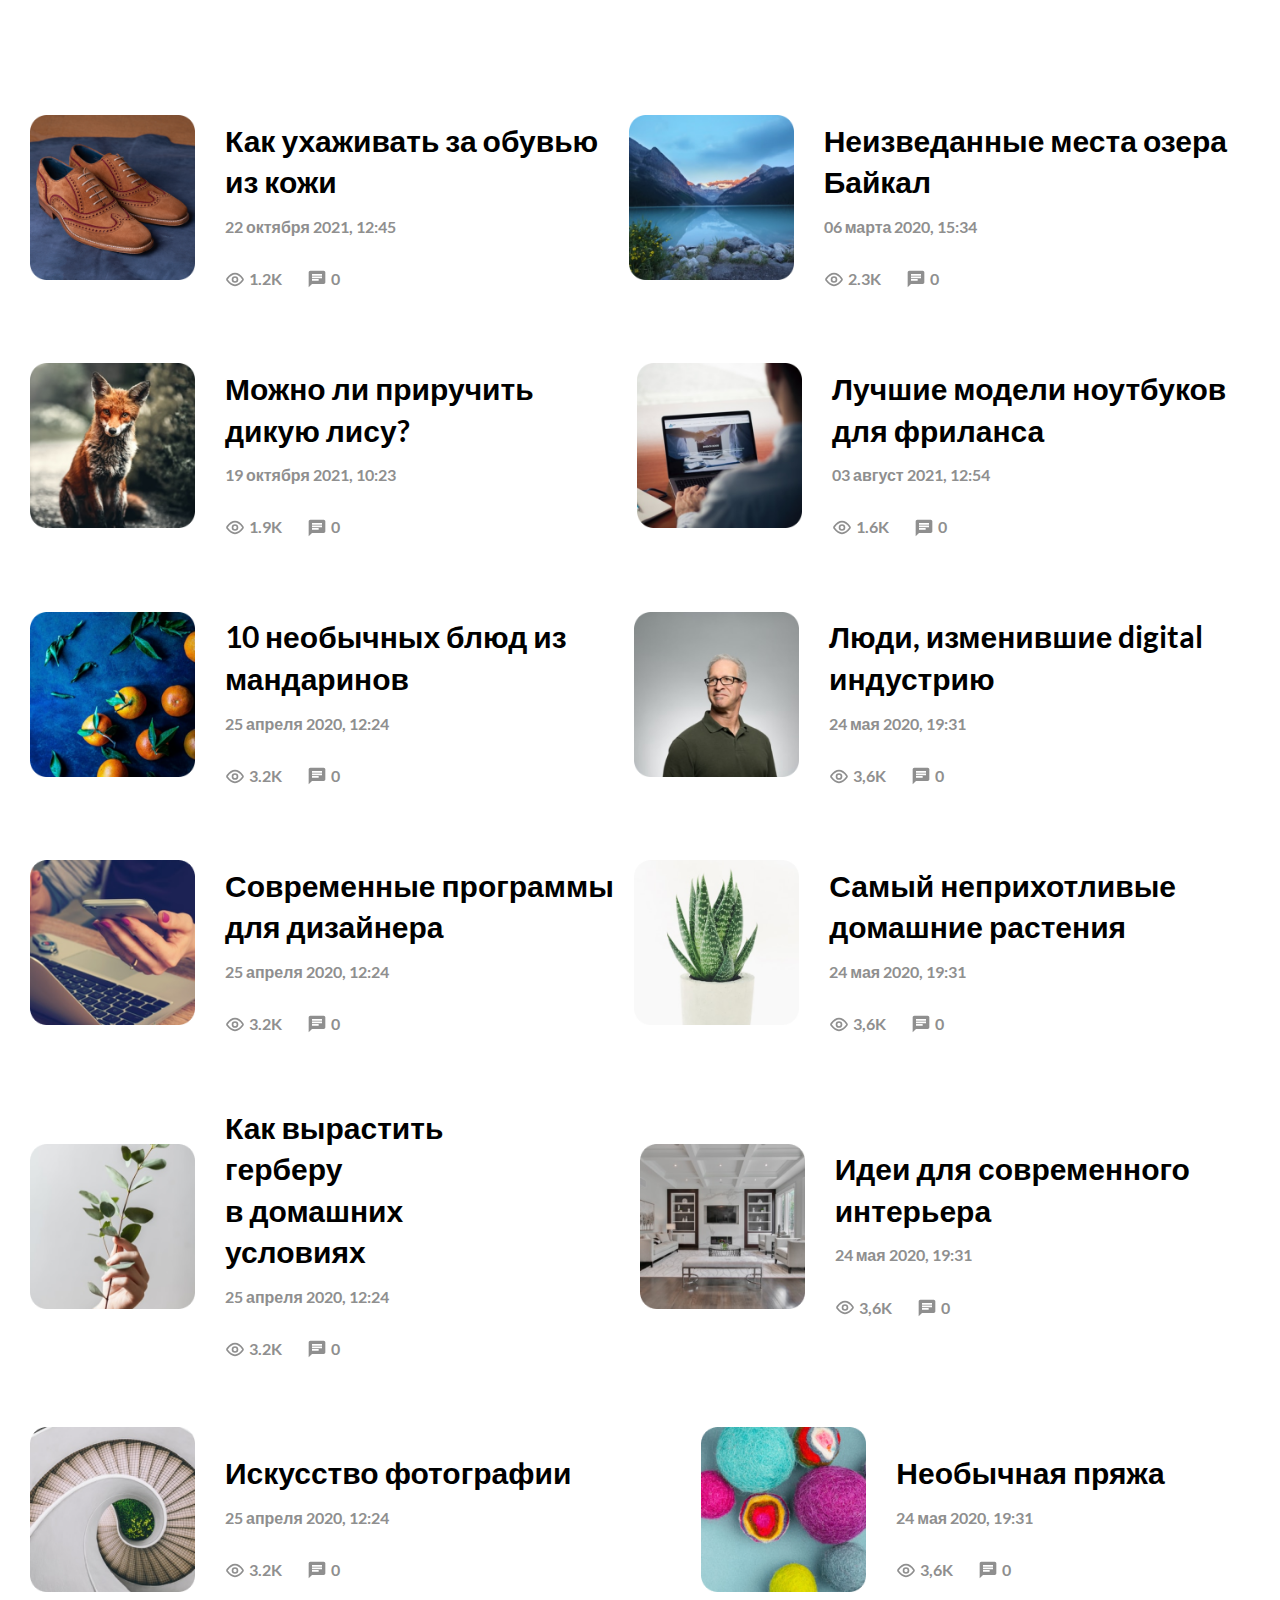
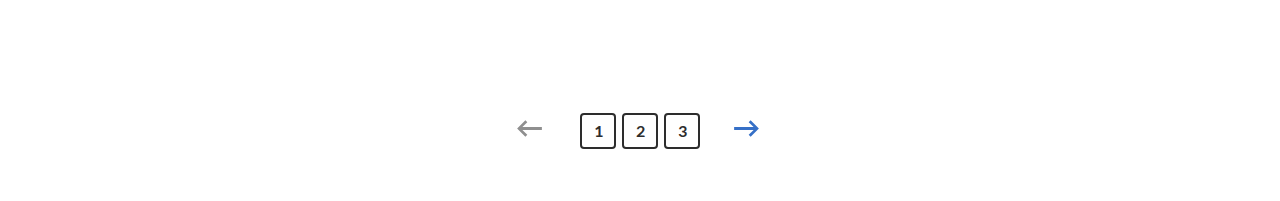
==== index.html @ 135fb511 "init" ====
<!DOCTYPE html>
<html lang="en">

<head>
    <meta charset="UTF-8">
    <meta name="viewport" content="width=device-width, initial-scale=1.0">
    <title>Blog</title>
    <link rel="stylesheet" href="index.css">
    <link rel="preload" href="fonts/lato-v24-latin-regular.woff2" as="font" crossorigin>
    <link rel="preload" href="fonts/lato-v24-latin-700.woff2" as="font" crossorigin>
</head>

<body>
    <section>
        <div class="container">
            <div class="block">
                <div class="block__content">
                    <div class="block__pic">
                        <img src="./img/shoes.png" alt="shoes">
                    </div>
                    <div class="block__info">
                        <h3 class="block__title">Как ухаживать за обувью из кожи</h3>
                        <p class="block__text">22 октября 2021, 12:45</p>

                        <div class="block__info-item">
                            <div class="block__svg">
                                <svg width="24" height="25" viewBox="0 0 24 25" fill="none" xmlns="http://www.w3.org/2000/svg">
                                    <path d="M21.257 11.462C21.731 12.082 21.731 12.919 21.257 13.538C19.764 15.487 16.182 19.5 12 19.5C7.81801 19.5 4.23601 15.487 2.74301 13.538C2.51239 13.2411 2.38721 12.8759 2.38721 12.5C2.38721 12.1241 2.51239 11.7589 2.74301 11.462C4.23601 9.513 7.81801 5.5 12 5.5C16.182 5.5 19.764 9.513 21.257 11.462V11.462Z" stroke="#8F8F8F" stroke-width="2" stroke-linecap="round" stroke-linejoin="round" />
                                    <path d="M12 15.5C13.6569 15.5 15 14.1569 15 12.5C15 10.8431 13.6569 9.5 12 9.5C10.3431 9.5 9 10.8431 9 12.5C9 14.1569 10.3431 15.5 12 15.5Z" stroke="#8F8F8F" stroke-width="2" stroke-linecap="round" stroke-linejoin="round" />
                                </svg>
                                <p class="block__info-text">1.2K</p>
                            </div>
                            <div class="block__svg"><svg width="24" height="24" viewBox="0 0 24 24" fill="none" xmlns="http://www.w3.org/2000/svg">
                                    <g clip-path="url(#clip0_2101_192)">
                                        <path d="M20 2H4C2.9 2 2.01 2.9 2.01 4L2 22L6 18H20C21.1 18 22 17.1 22 16V4C22 2.9 21.1 2 20 2ZM6 9H18V11H6V9ZM14 14H6V12H14V14ZM18 8H6V6H18V8Z" fill="#8F8F8F" />
                                    </g>
                                    <defs>
                                        <clipPath id="clip0_2101_192">
                                            <rect width="24" height="24" fill="white" />
                                        </clipPath>
                                    </defs>
                                </svg>
                                <p class="block__info-text">0</p>
                            </div>
                        </div>
                    </div>
                </div>
                <div class="block__content">
                    <div class="block__pic">
                        <img src="./img/mountans.png" alt="shoes">
                    </div>
                    <div class="block__info">
                        <h3 class="block__title">Неизведанные места озера Байкал</h3>
                        <p class="block__text">06 марта 2020, 15:34</p>

                        <div class="block__info-item">
                            <div class="block__svg">
                                <svg width="24" height="25" viewBox="0 0 24 25" fill="none" xmlns="http://www.w3.org/2000/svg">
                                    <path d="M21.257 11.462C21.731 12.082 21.731 12.919 21.257 13.538C19.764 15.487 16.182 19.5 12 19.5C7.81801 19.5 4.23601 15.487 2.74301 13.538C2.51239 13.2411 2.38721 12.8759 2.38721 12.5C2.38721 12.1241 2.51239 11.7589 2.74301 11.462C4.23601 9.513 7.81801 5.5 12 5.5C16.182 5.5 19.764 9.513 21.257 11.462V11.462Z" stroke="#8F8F8F" stroke-width="2" stroke-linecap="round" stroke-linejoin="round" />
                                    <path d="M12 15.5C13.6569 15.5 15 14.1569 15 12.5C15 10.8431 13.6569 9.5 12 9.5C10.3431 9.5 9 10.8431 9 12.5C9 14.1569 10.3431 15.5 12 15.5Z" stroke="#8F8F8F" stroke-width="2" stroke-linecap="round" stroke-linejoin="round" />
                                </svg>
                                <p class="block__info-text">2.3K</p>
                            </div>
                            <div class="block__svg"><svg width="24" height="24" viewBox="0 0 24 24" fill="none" xmlns="http://www.w3.org/2000/svg">
                                    <g clip-path="url(#clip0_2101_192)">
                                        <path d="M20 2H4C2.9 2 2.01 2.9 2.01 4L2 22L6 18H20C21.1 18 22 17.1 22 16V4C22 2.9 21.1 2 20 2ZM6 9H18V11H6V9ZM14 14H6V12H14V14ZM18 8H6V6H18V8Z" fill="#8F8F8F" />
                                    </g>
                                    <defs>
                                        <clipPath id="clip0_2101_192">
                                            <rect width="24" height="24" fill="white" />
                                        </clipPath>
                                    </defs>
                                </svg>
                                <p class="block__info-text">0</p>
                            </div>
                        </div>
                    </div>
                </div>
            </div>


            <div class="block">
                <div class="block__content-fox">
                    <div class="block__pic">
                        <img src="./img/fox.png" alt="fox">
                    </div>
                    <div class="block__info">
                        <h3 class="block__title">Можно ли приручить дикую лису?</h3>
                        <p class="block__text">19 октября 2021, 10:23</p>

                        <div class="block__info-item">
                            <div class="block__svg">
                                <svg width="24" height="25" viewBox="0 0 24 25" fill="none" xmlns="http://www.w3.org/2000/svg">
                                    <path d="M21.257 11.462C21.731 12.082 21.731 12.919 21.257 13.538C19.764 15.487 16.182 19.5 12 19.5C7.81801 19.5 4.23601 15.487 2.74301 13.538C2.51239 13.2411 2.38721 12.8759 2.38721 12.5C2.38721 12.1241 2.51239 11.7589 2.74301 11.462C4.23601 9.513 7.81801 5.5 12 5.5C16.182 5.5 19.764 9.513 21.257 11.462V11.462Z" stroke="#8F8F8F" stroke-width="2" stroke-linecap="round" stroke-linejoin="round" />
                                    <path d="M12 15.5C13.6569 15.5 15 14.1569 15 12.5C15 10.8431 13.6569 9.5 12 9.5C10.3431 9.5 9 10.8431 9 12.5C9 14.1569 10.3431 15.5 12 15.5Z" stroke="#8F8F8F" stroke-width="2" stroke-linecap="round" stroke-linejoin="round" />
                                </svg>
                                <p class="block__info-text">1.9K</p>
                            </div>
                            <div class="block__svg"><svg width="24" height="24" viewBox="0 0 24 24" fill="none" xmlns="http://www.w3.org/2000/svg">
                                    <g clip-path="url(#clip0_2101_192)">
                                        <path d="M20 2H4C2.9 2 2.01 2.9 2.01 4L2 22L6 18H20C21.1 18 22 17.1 22 16V4C22 2.9 21.1 2 20 2ZM6 9H18V11H6V9ZM14 14H6V12H14V14ZM18 8H6V6H18V8Z" fill="#8F8F8F" />
                                    </g>
                                    <defs>
                                        <clipPath id="clip0_2101_192">
                                            <rect width="24" height="24" fill="white" />
                                        </clipPath>
                                    </defs>
                                </svg>
                                <p class="block__info-text">0</p>
                            </div>
                        </div>
                    </div>
                </div>
                <div class="block__content">
                    <div class="block__pic">
                        <img src="./img/laptop.png" alt="shoes">
                    </div>
                    <div class="block__info">
                        <h3 class="block__title">Лучшие модели ноутбуков для фриланса</h3>
                        <p class="block__text">03 август 2021, 12:54</p>

                        <div class="block__info-item">
                            <div class="block__svg">
                                <svg width="24" height="25" viewBox="0 0 24 25" fill="none" xmlns="http://www.w3.org/2000/svg">
                                    <path d="M21.257 11.462C21.731 12.082 21.731 12.919 21.257 13.538C19.764 15.487 16.182 19.5 12 19.5C7.81801 19.5 4.23601 15.487 2.74301 13.538C2.51239 13.2411 2.38721 12.8759 2.38721 12.5C2.38721 12.1241 2.51239 11.7589 2.74301 11.462C4.23601 9.513 7.81801 5.5 12 5.5C16.182 5.5 19.764 9.513 21.257 11.462V11.462Z" stroke="#8F8F8F" stroke-width="2" stroke-linecap="round" stroke-linejoin="round" />
                                    <path d="M12 15.5C13.6569 15.5 15 14.1569 15 12.5C15 10.8431 13.6569 9.5 12 9.5C10.3431 9.5 9 10.8431 9 12.5C9 14.1569 10.3431 15.5 12 15.5Z" stroke="#8F8F8F" stroke-width="2" stroke-linecap="round" stroke-linejoin="round" />
                                </svg>
                                <p class="block__info-text">1.6K</p>
                            </div>
                            <div class="block__svg"><svg width="24" height="24" viewBox="0 0 24 24" fill="none" xmlns="http://www.w3.org/2000/svg">
                                    <g clip-path="url(#clip0_2101_192)">
                                        <path d="M20 2H4C2.9 2 2.01 2.9 2.01 4L2 22L6 18H20C21.1 18 22 17.1 22 16V4C22 2.9 21.1 2 20 2ZM6 9H18V11H6V9ZM14 14H6V12H14V14ZM18 8H6V6H18V8Z" fill="#8F8F8F" />
                                    </g>
                                    <defs>
                                        <clipPath id="clip0_2101_192">
                                            <rect width="24" height="24" fill="white" />
                                        </clipPath>
                                    </defs>
                                </svg>
                                <p class="block__info-text">0</p>
                            </div>
                        </div>
                    </div>
                </div>
            </div>


            <div class="block">
                <div class="block__content">
                    <div class="block__pic">
                        <img src="./img/mandarin.png" alt="mandarin">
                    </div>
                    <div class="block__info">
                        <h3 class="block__title">10 необычных блюд из мандаринов</h3>
                        <p class="block__text">25 апреля 2020, 12:24</p>

                        <div class="block__info-item">
                            <div class="block__svg">
                                <svg width="24" height="25" viewBox="0 0 24 25" fill="none" xmlns="http://www.w3.org/2000/svg">
                                    <path d="M21.257 11.462C21.731 12.082 21.731 12.919 21.257 13.538C19.764 15.487 16.182 19.5 12 19.5C7.81801 19.5 4.23601 15.487 2.74301 13.538C2.51239 13.2411 2.38721 12.8759 2.38721 12.5C2.38721 12.1241 2.51239 11.7589 2.74301 11.462C4.23601 9.513 7.81801 5.5 12 5.5C16.182 5.5 19.764 9.513 21.257 11.462V11.462Z" stroke="#8F8F8F" stroke-width="2" stroke-linecap="round" stroke-linejoin="round" />
                                    <path d="M12 15.5C13.6569 15.5 15 14.1569 15 12.5C15 10.8431 13.6569 9.5 12 9.5C10.3431 9.5 9 10.8431 9 12.5C9 14.1569 10.3431 15.5 12 15.5Z" stroke="#8F8F8F" stroke-width="2" stroke-linecap="round" stroke-linejoin="round" />
                                </svg>
                                <p class="block__info-text">3.2K</p>
                            </div>
                            <div class="block__svg"><svg width="24" height="24" viewBox="0 0 24 24" fill="none" xmlns="http://www.w3.org/2000/svg">
                                    <g clip-path="url(#clip0_2101_192)">
                                        <path d="M20 2H4C2.9 2 2.01 2.9 2.01 4L2 22L6 18H20C21.1 18 22 17.1 22 16V4C22 2.9 21.1 2 20 2ZM6 9H18V11H6V9ZM14 14H6V12H14V14ZM18 8H6V6H18V8Z" fill="#8F8F8F" />
                                    </g>
                                    <defs>
                                        <clipPath id="clip0_2101_192">
                                            <rect width="24" height="24" fill="white" />
                                        </clipPath>
                                    </defs>
                                </svg>
                                <p class="block__info-text">0</p>
                            </div>
                        </div>
                    </div>
                </div>
                <div class="block__content">
                    <div class="block__pic">
                        <img src="./img/man.png" alt="man">
                    </div>
                    <div class="block__info">
                        <h3 class="block__title">Люди, изменившие digital индустрию</h3>
                        <p class="block__text">24 мая 2020, 19:31</p>

                        <div class="block__info-item">
                            <div class="block__svg">
                                <svg width="24" height="25" viewBox="0 0 24 25" fill="none" xmlns="http://www.w3.org/2000/svg">
                                    <path d="M21.257 11.462C21.731 12.082 21.731 12.919 21.257 13.538C19.764 15.487 16.182 19.5 12 19.5C7.81801 19.5 4.23601 15.487 2.74301 13.538C2.51239 13.2411 2.38721 12.8759 2.38721 12.5C2.38721 12.1241 2.51239 11.7589 2.74301 11.462C4.23601 9.513 7.81801 5.5 12 5.5C16.182 5.5 19.764 9.513 21.257 11.462V11.462Z" stroke="#8F8F8F" stroke-width="2" stroke-linecap="round" stroke-linejoin="round" />
                                    <path d="M12 15.5C13.6569 15.5 15 14.1569 15 12.5C15 10.8431 13.6569 9.5 12 9.5C10.3431 9.5 9 10.8431 9 12.5C9 14.1569 10.3431 15.5 12 15.5Z" stroke="#8F8F8F" stroke-width="2" stroke-linecap="round" stroke-linejoin="round" />
                                </svg>
                                <p class="block__info-text">3,6K</p>
                            </div>
                            <div class="block__svg"><svg width="24" height="24" viewBox="0 0 24 24" fill="none" xmlns="http://www.w3.org/2000/svg">
                                    <g clip-path="url(#clip0_2101_192)">
                                        <path d="M20 2H4C2.9 2 2.01 2.9 2.01 4L2 22L6 18H20C21.1 18 22 17.1 22 16V4C22 2.9 21.1 2 20 2ZM6 9H18V11H6V9ZM14 14H6V12H14V14ZM18 8H6V6H18V8Z" fill="#8F8F8F" />
                                    </g>
                                    <defs>
                                        <clipPath id="clip0_2101_192">
                                            <rect width="24" height="24" fill="white" />
                                        </clipPath>
                                    </defs>
                                </svg>
                                <p class="block__info-text">0</p>
                            </div>
                        </div>
                    </div>
                </div>
            </div>


            <div class="block">
                <div class="block__content-program">
                    <div class="block__pic">
                        <img src="./img/mobile.png" alt="mobile">
                    </div>
                    <div class="block__info">
                        <h3 class="block__title">Современные программы для дизайнера</h3>
                        <p class="block__text">25 апреля 2020, 12:24</p>

                        <div class="block__info-item">
                            <div class="block__svg">
                                <svg width="24" height="25" viewBox="0 0 24 25" fill="none" xmlns="http://www.w3.org/2000/svg">
                                    <path d="M21.257 11.462C21.731 12.082 21.731 12.919 21.257 13.538C19.764 15.487 16.182 19.5 12 19.5C7.81801 19.5 4.23601 15.487 2.74301 13.538C2.51239 13.2411 2.38721 12.8759 2.38721 12.5C2.38721 12.1241 2.51239 11.7589 2.74301 11.462C4.23601 9.513 7.81801 5.5 12 5.5C16.182 5.5 19.764 9.513 21.257 11.462V11.462Z" stroke="#8F8F8F" stroke-width="2" stroke-linecap="round" stroke-linejoin="round" />
                                    <path d="M12 15.5C13.6569 15.5 15 14.1569 15 12.5C15 10.8431 13.6569 9.5 12 9.5C10.3431 9.5 9 10.8431 9 12.5C9 14.1569 10.3431 15.5 12 15.5Z" stroke="#8F8F8F" stroke-width="2" stroke-linecap="round" stroke-linejoin="round" />
                                </svg>
                                <p class="block__info-text">3.2K</p>
                            </div>
                            <div class="block__svg"><svg width="24" height="24" viewBox="0 0 24 24" fill="none" xmlns="http://www.w3.org/2000/svg">
                                    <g clip-path="url(#clip0_2101_192)">
                                        <path d="M20 2H4C2.9 2 2.01 2.9 2.01 4L2 22L6 18H20C21.1 18 22 17.1 22 16V4C22 2.9 21.1 2 20 2ZM6 9H18V11H6V9ZM14 14H6V12H14V14ZM18 8H6V6H18V8Z" fill="#8F8F8F" />
                                    </g>
                                    <defs>
                                        <clipPath id="clip0_2101_192">
                                            <rect width="24" height="24" fill="white" />
                                        </clipPath>
                                    </defs>
                                </svg>
                                <p class="block__info-text">0</p>
                            </div>
                        </div>
                    </div>
                </div>
                <div class="block__content">
                    <div class="block__pic">
                        <img src="./img/aloe.png" alt="aloe">
                    </div>
                    <div class="block__info">
                        <h3 class="block__title">Самый неприхотливые домашние растения</h3>
                        <p class="block__text">24 мая 2020, 19:31</p>

                        <div class="block__info-item">
                            <div class="block__svg">
                                <svg width="24" height="25" viewBox="0 0 24 25" fill="none" xmlns="http://www.w3.org/2000/svg">
                                    <path d="M21.257 11.462C21.731 12.082 21.731 12.919 21.257 13.538C19.764 15.487 16.182 19.5 12 19.5C7.81801 19.5 4.23601 15.487 2.74301 13.538C2.51239 13.2411 2.38721 12.8759 2.38721 12.5C2.38721 12.1241 2.51239 11.7589 2.74301 11.462C4.23601 9.513 7.81801 5.5 12 5.5C16.182 5.5 19.764 9.513 21.257 11.462V11.462Z" stroke="#8F8F8F" stroke-width="2" stroke-linecap="round" stroke-linejoin="round" />
                                    <path d="M12 15.5C13.6569 15.5 15 14.1569 15 12.5C15 10.8431 13.6569 9.5 12 9.5C10.3431 9.5 9 10.8431 9 12.5C9 14.1569 10.3431 15.5 12 15.5Z" stroke="#8F8F8F" stroke-width="2" stroke-linecap="round" stroke-linejoin="round" />
                                </svg>
                                <p class="block__info-text">3,6K</p>
                            </div>
                            <div class="block__svg"><svg width="24" height="24" viewBox="0 0 24 24" fill="none" xmlns="http://www.w3.org/2000/svg">
                                    <g clip-path="url(#clip0_2101_192)">
                                        <path d="M20 2H4C2.9 2 2.01 2.9 2.01 4L2 22L6 18H20C21.1 18 22 17.1 22 16V4C22 2.9 21.1 2 20 2ZM6 9H18V11H6V9ZM14 14H6V12H14V14ZM18 8H6V6H18V8Z" fill="#8F8F8F" />
                                    </g>
                                    <defs>
                                        <clipPath id="clip0_2101_192">
                                            <rect width="24" height="24" fill="white" />
                                        </clipPath>
                                    </defs>
                                </svg>
                                <p class="block__info-text">0</p>
                            </div>
                        </div>
                    </div>
                </div>
            </div>




            <div class="block">
                <div class="block__content-flower">
                    <div class="block__pic">
                        <img src="./img/branch.png" alt="branch">
                    </div>
                    <div class="block__info">
                        <h3 class="block__title">Как вырастить герберу <br> в домашних условиях</h3>
                        <p class="block__text">25 апреля 2020, 12:24</p>

                        <div class="block__info-item">
                            <div class="block__svg">
                                <svg width="24" height="25" viewBox="0 0 24 25" fill="none" xmlns="http://www.w3.org/2000/svg">
                                    <path d="M21.257 11.462C21.731 12.082 21.731 12.919 21.257 13.538C19.764 15.487 16.182 19.5 12 19.5C7.81801 19.5 4.23601 15.487 2.74301 13.538C2.51239 13.2411 2.38721 12.8759 2.38721 12.5C2.38721 12.1241 2.51239 11.7589 2.74301 11.462C4.23601 9.513 7.81801 5.5 12 5.5C16.182 5.5 19.764 9.513 21.257 11.462V11.462Z" stroke="#8F8F8F" stroke-width="2" stroke-linecap="round" stroke-linejoin="round" />
                                    <path d="M12 15.5C13.6569 15.5 15 14.1569 15 12.5C15 10.8431 13.6569 9.5 12 9.5C10.3431 9.5 9 10.8431 9 12.5C9 14.1569 10.3431 15.5 12 15.5Z" stroke="#8F8F8F" stroke-width="2" stroke-linecap="round" stroke-linejoin="round" />
                                </svg>
                                <p class="block__info-text">3.2K</p>
                            </div>
                            <div class="block__svg"><svg width="24" height="24" viewBox="0 0 24 24" fill="none" xmlns="http://www.w3.org/2000/svg">
                                    <g clip-path="url(#clip0_2101_192)">
                                        <path d="M20 2H4C2.9 2 2.01 2.9 2.01 4L2 22L6 18H20C21.1 18 22 17.1 22 16V4C22 2.9 21.1 2 20 2ZM6 9H18V11H6V9ZM14 14H6V12H14V14ZM18 8H6V6H18V8Z" fill="#8F8F8F" />
                                    </g>
                                    <defs>
                                        <clipPath id="clip0_2101_192">
                                            <rect width="24" height="24" fill="white" />
                                        </clipPath>
                                    </defs>
                                </svg>
                                <p class="block__info-text">0</p>
                            </div>
                        </div>
                    </div>
                </div>
                <div class="block__content">
                    <div class="block__pic">
                        <img src="./img/interior.png" alt="interior">
                    </div>
                    <div class="block__info">
                        <h3 class="block__title">Идеи для современного интерьера</h3>
                        <p class="block__text">24 мая 2020, 19:31</p>

                        <div class="block__info-item">
                            <div class="block__svg">
                                <svg width="24" height="25" viewBox="0 0 24 25" fill="none" xmlns="http://www.w3.org/2000/svg">
                                    <path d="M21.257 11.462C21.731 12.082 21.731 12.919 21.257 13.538C19.764 15.487 16.182 19.5 12 19.5C7.81801 19.5 4.23601 15.487 2.74301 13.538C2.51239 13.2411 2.38721 12.8759 2.38721 12.5C2.38721 12.1241 2.51239 11.7589 2.74301 11.462C4.23601 9.513 7.81801 5.5 12 5.5C16.182 5.5 19.764 9.513 21.257 11.462V11.462Z" stroke="#8F8F8F" stroke-width="2" stroke-linecap="round" stroke-linejoin="round" />
                                    <path d="M12 15.5C13.6569 15.5 15 14.1569 15 12.5C15 10.8431 13.6569 9.5 12 9.5C10.3431 9.5 9 10.8431 9 12.5C9 14.1569 10.3431 15.5 12 15.5Z" stroke="#8F8F8F" stroke-width="2" stroke-linecap="round" stroke-linejoin="round" />
                                </svg>
                                <p class="block__info-text">3,6K</p>
                            </div>
                            <div class="block__svg"><svg width="24" height="24" viewBox="0 0 24 24" fill="none" xmlns="http://www.w3.org/2000/svg">
                                    <g clip-path="url(#clip0_2101_192)">
                                        <path d="M20 2H4C2.9 2 2.01 2.9 2.01 4L2 22L6 18H20C21.1 18 22 17.1 22 16V4C22 2.9 21.1 2 20 2ZM6 9H18V11H6V9ZM14 14H6V12H14V14ZM18 8H6V6H18V8Z" fill="#8F8F8F" />
                                    </g>
                                    <defs>
                                        <clipPath id="clip0_2101_192">
                                            <rect width="24" height="24" fill="white" />
                                        </clipPath>
                                    </defs>
                                </svg>
                                <p class="block__info-text">0</p>
                            </div>
                        </div>
                    </div>
                </div>
            </div>


            <div class="block">
                <div class="block__content-upstair">
                    <div class="block__pic">
                        <img src="./img/upstair.png" alt="upstair">
                    </div>
                    <div class="block__info">
                        <h3 class="block__title">Искусство фотографии</h3>
                        <p class="block__text">25 апреля 2020, 12:24</p>

                        <div class="block__info-item">
                            <div class="block__svg">
                                <svg width="24" height="25" viewBox="0 0 24 25" fill="none" xmlns="http://www.w3.org/2000/svg">
                                    <path d="M21.257 11.462C21.731 12.082 21.731 12.919 21.257 13.538C19.764 15.487 16.182 19.5 12 19.5C7.81801 19.5 4.23601 15.487 2.74301 13.538C2.51239 13.2411 2.38721 12.8759 2.38721 12.5C2.38721 12.1241 2.51239 11.7589 2.74301 11.462C4.23601 9.513 7.81801 5.5 12 5.5C16.182 5.5 19.764 9.513 21.257 11.462V11.462Z" stroke="#8F8F8F" stroke-width="2" stroke-linecap="round" stroke-linejoin="round" />
                                    <path d="M12 15.5C13.6569 15.5 15 14.1569 15 12.5C15 10.8431 13.6569 9.5 12 9.5C10.3431 9.5 9 10.8431 9 12.5C9 14.1569 10.3431 15.5 12 15.5Z" stroke="#8F8F8F" stroke-width="2" stroke-linecap="round" stroke-linejoin="round" />
                                </svg>
                                <p class="block__info-text">3.2K</p>
                            </div>
                            <div class="block__svg"><svg width="24" height="24" viewBox="0 0 24 24" fill="none" xmlns="http://www.w3.org/2000/svg">
                                    <g clip-path="url(#clip0_2101_192)">
                                        <path d="M20 2H4C2.9 2 2.01 2.9 2.01 4L2 22L6 18H20C21.1 18 22 17.1 22 16V4C22 2.9 21.1 2 20 2ZM6 9H18V11H6V9ZM14 14H6V12H14V14ZM18 8H6V6H18V8Z" fill="#8F8F8F" />
                                    </g>
                                    <defs>
                                        <clipPath id="clip0_2101_192">
                                            <rect width="24" height="24" fill="white" />
                                        </clipPath>
                                    </defs>
                                </svg>
                                <p class="block__info-text">0</p>
                            </div>
                        </div>
                    </div>
                </div>
                <div class="block__content">
                    <div class="block__pic">
                        <img src="./img/balss.png" alt="balls">
                    </div>
                    <div class="block__info">
                        <h3 class="block__title">Необычная пряжа</h3>
                        <p class="block__text">24 мая 2020, 19:31</p>

                        <div class="block__info-item">
                            <div class="block__svg">
                                <svg width="24" height="25" viewBox="0 0 24 25" fill="none" xmlns="http://www.w3.org/2000/svg">
                                    <path d="M21.257 11.462C21.731 12.082 21.731 12.919 21.257 13.538C19.764 15.487 16.182 19.5 12 19.5C7.81801 19.5 4.23601 15.487 2.74301 13.538C2.51239 13.2411 2.38721 12.8759 2.38721 12.5C2.38721 12.1241 2.51239 11.7589 2.74301 11.462C4.23601 9.513 7.81801 5.5 12 5.5C16.182 5.5 19.764 9.513 21.257 11.462V11.462Z" stroke="#8F8F8F" stroke-width="2" stroke-linecap="round" stroke-linejoin="round" />
                                    <path d="M12 15.5C13.6569 15.5 15 14.1569 15 12.5C15 10.8431 13.6569 9.5 12 9.5C10.3431 9.5 9 10.8431 9 12.5C9 14.1569 10.3431 15.5 12 15.5Z" stroke="#8F8F8F" stroke-width="2" stroke-linecap="round" stroke-linejoin="round" />
                                </svg>
                                <p class="block__info-text">3,6K</p>
                            </div>
                            <div class="block__svg"><svg width="24" height="24" viewBox="0 0 24 24" fill="none" xmlns="http://www.w3.org/2000/svg">
                                    <g clip-path="url(#clip0_2101_192)">
                                        <path d="M20 2H4C2.9 2 2.01 2.9 2.01 4L2 22L6 18H20C21.1 18 22 17.1 22 16V4C22 2.9 21.1 2 20 2ZM6 9H18V11H6V9ZM14 14H6V12H14V14ZM18 8H6V6H18V8Z" fill="#8F8F8F" />
                                    </g>
                                    <defs>
                                        <clipPath id="clip0_2101_192">
                                            <rect width="24" height="24" fill="white" />
                                        </clipPath>
                                    </defs>
                                </svg>
                                <p class="block__info-text">0</p>
                            </div>
                        </div>
                    </div>
                </div>
            </div>
        </div>
    </section>
    
    <div class="pagination">
        <span class="pagination__arrow pagination__arrow_left">
            <svg width="37" height="37" viewBox="0 0 37 37" fill="none" xmlns="http://www.w3.org/2000/svg">
                <g clip-path="url(#clip0_0_255)">
                    <path d="M32.375 16.9583H10.5296L16.0487 11.4237L13.875 9.25L4.625 18.5L13.875 27.75L16.0487 25.5763L10.5296 20.0417H32.375V16.9583Z" fill="#8F8F8F" />
                </g>
                <defs>
                    <clipPath id="clip0_0_255">
                        <rect width="37" height="37" fill="white" />
                    </clipPath>
                </defs>
            </svg>
        </span>
        <ul class="pagination__list">
            <li class="pagination__item">
                <a href="#">1</a>
            </li>
            <li class="pagination__item">
                <a href="#">2</a>
            </li>
            <li class="pagination__item">
                <a href="#">3</a>
            </li>
        </ul>
        <span class="pagination__arrow pagination__arrow_right">
            <svg width="37" height="37" viewBox="0 0 37 37" fill="none" xmlns="http://www.w3.org/2000/svg">
                <g clip-path="url(#clip0_0_258)">
                    <path d="M4.625 16.9583H26.4704L20.9513 11.4237L23.125 9.25L32.375 18.5L23.125 27.75L20.9513 25.5763L26.4704 20.0417H4.625V16.9583Z" fill="#3670C7" />
                </g>
                <defs>
                    <clipPath id="clip0_0_258">
                        <rect width="37" height="37" fill="white" transform="matrix(-1 0 0 1 37 0)" />
                    </clipPath>
                </defs>
            </svg>
        </span>
    </div>
    <script src="script.js"></script>
</body>

</html>
---- index.css ----
@import './style/normolize.css';
@import './style/style.css';
@import './style/font.css';
@import './style/article.css';
@import './style/pagination.css';
@import './style/blog.css';
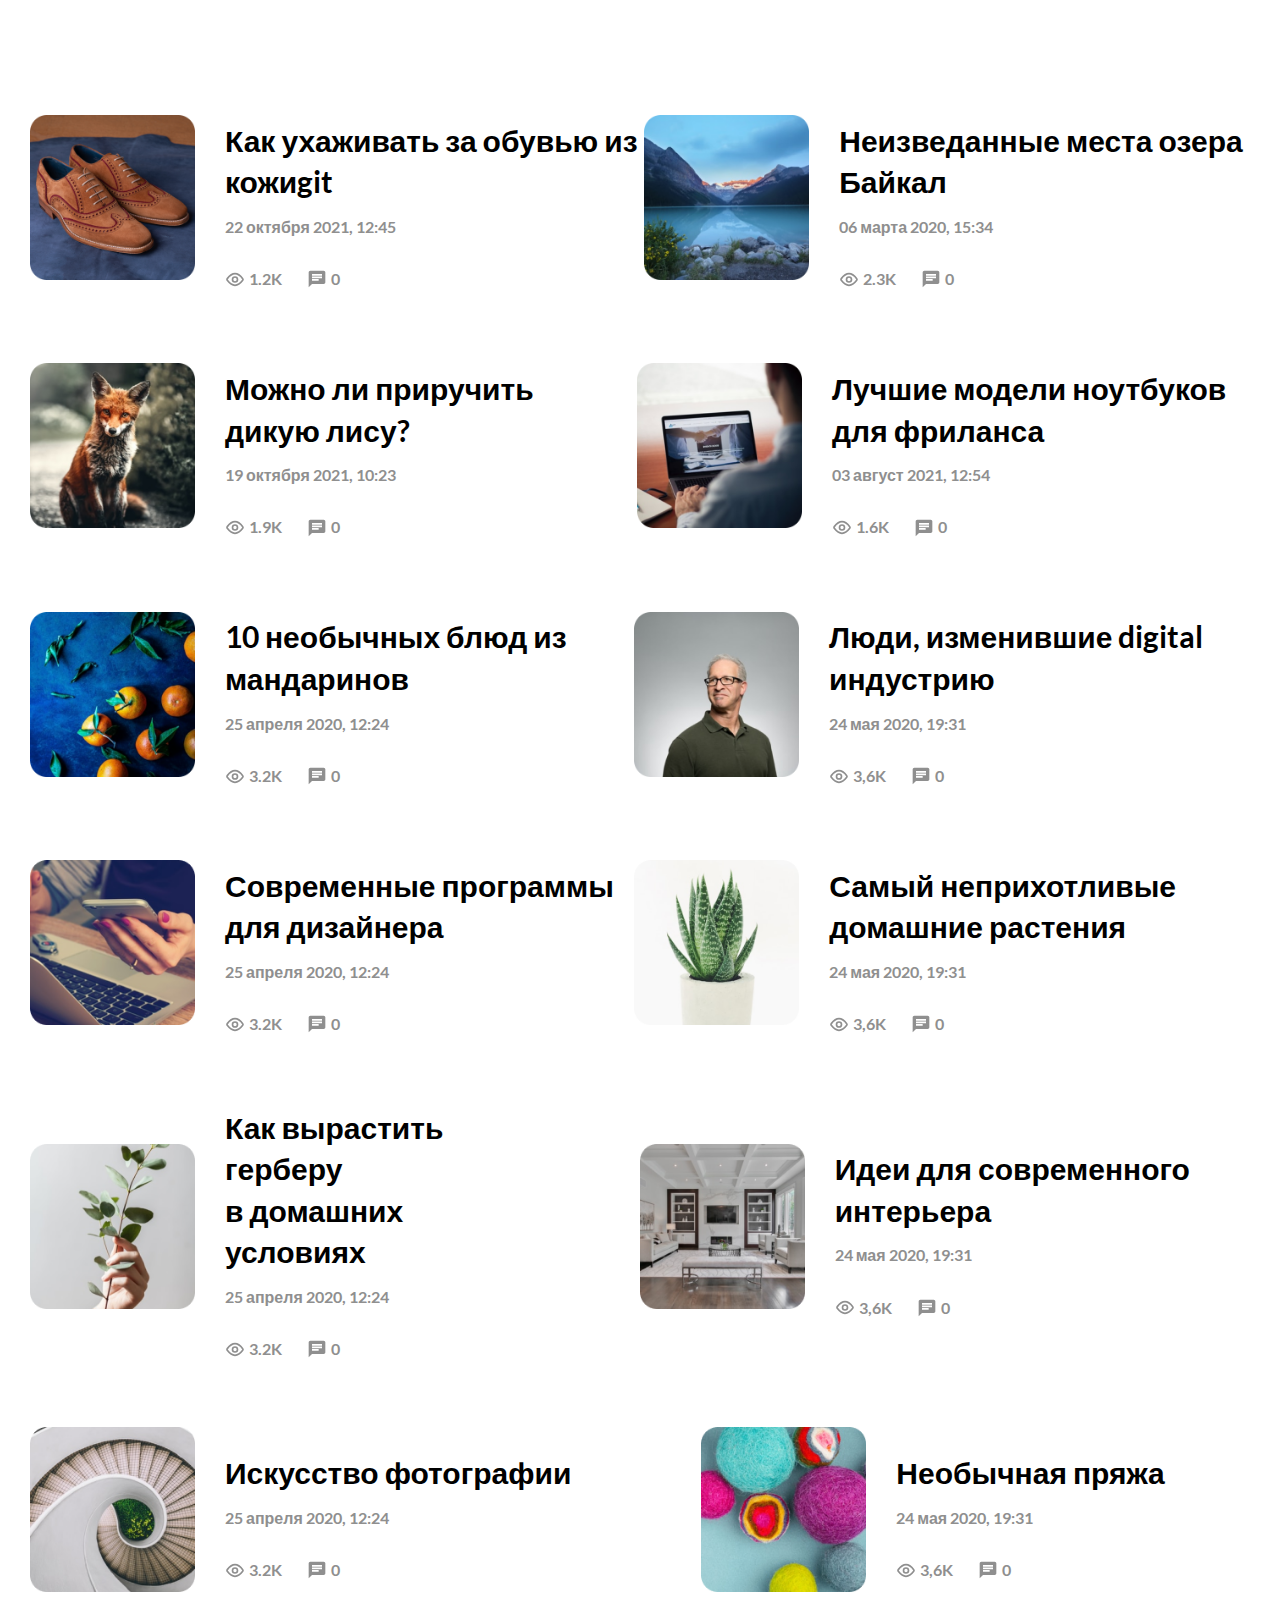
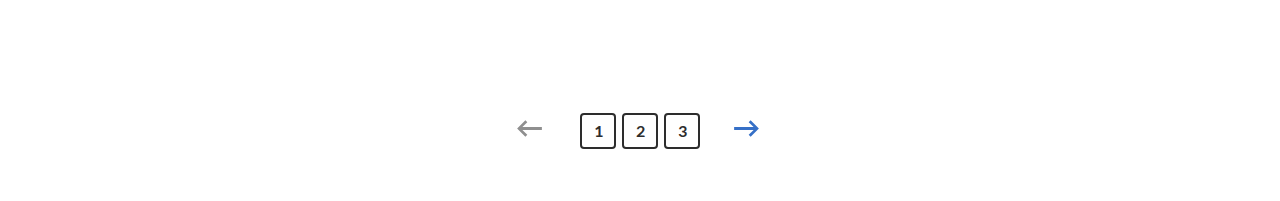
==== commit 49bc1190: "sm" ====
--- a/index.html
+++ b/index.html
@@ -19,7 +19,7 @@
                         <img src="./img/shoes.png" alt="shoes">
                     </div>
                     <div class="block__info">
-                        <h3 class="block__title">Как ухаживать за обувью из кожи</h3>
+                        <h3 class="block__title"><a href="article.html?id=945">Как ухаживать за обувью из кожиgit</a></h3>
                         <p class="block__text">22 октября 2021, 12:45</p>
 
                         <div class="block__info-item">
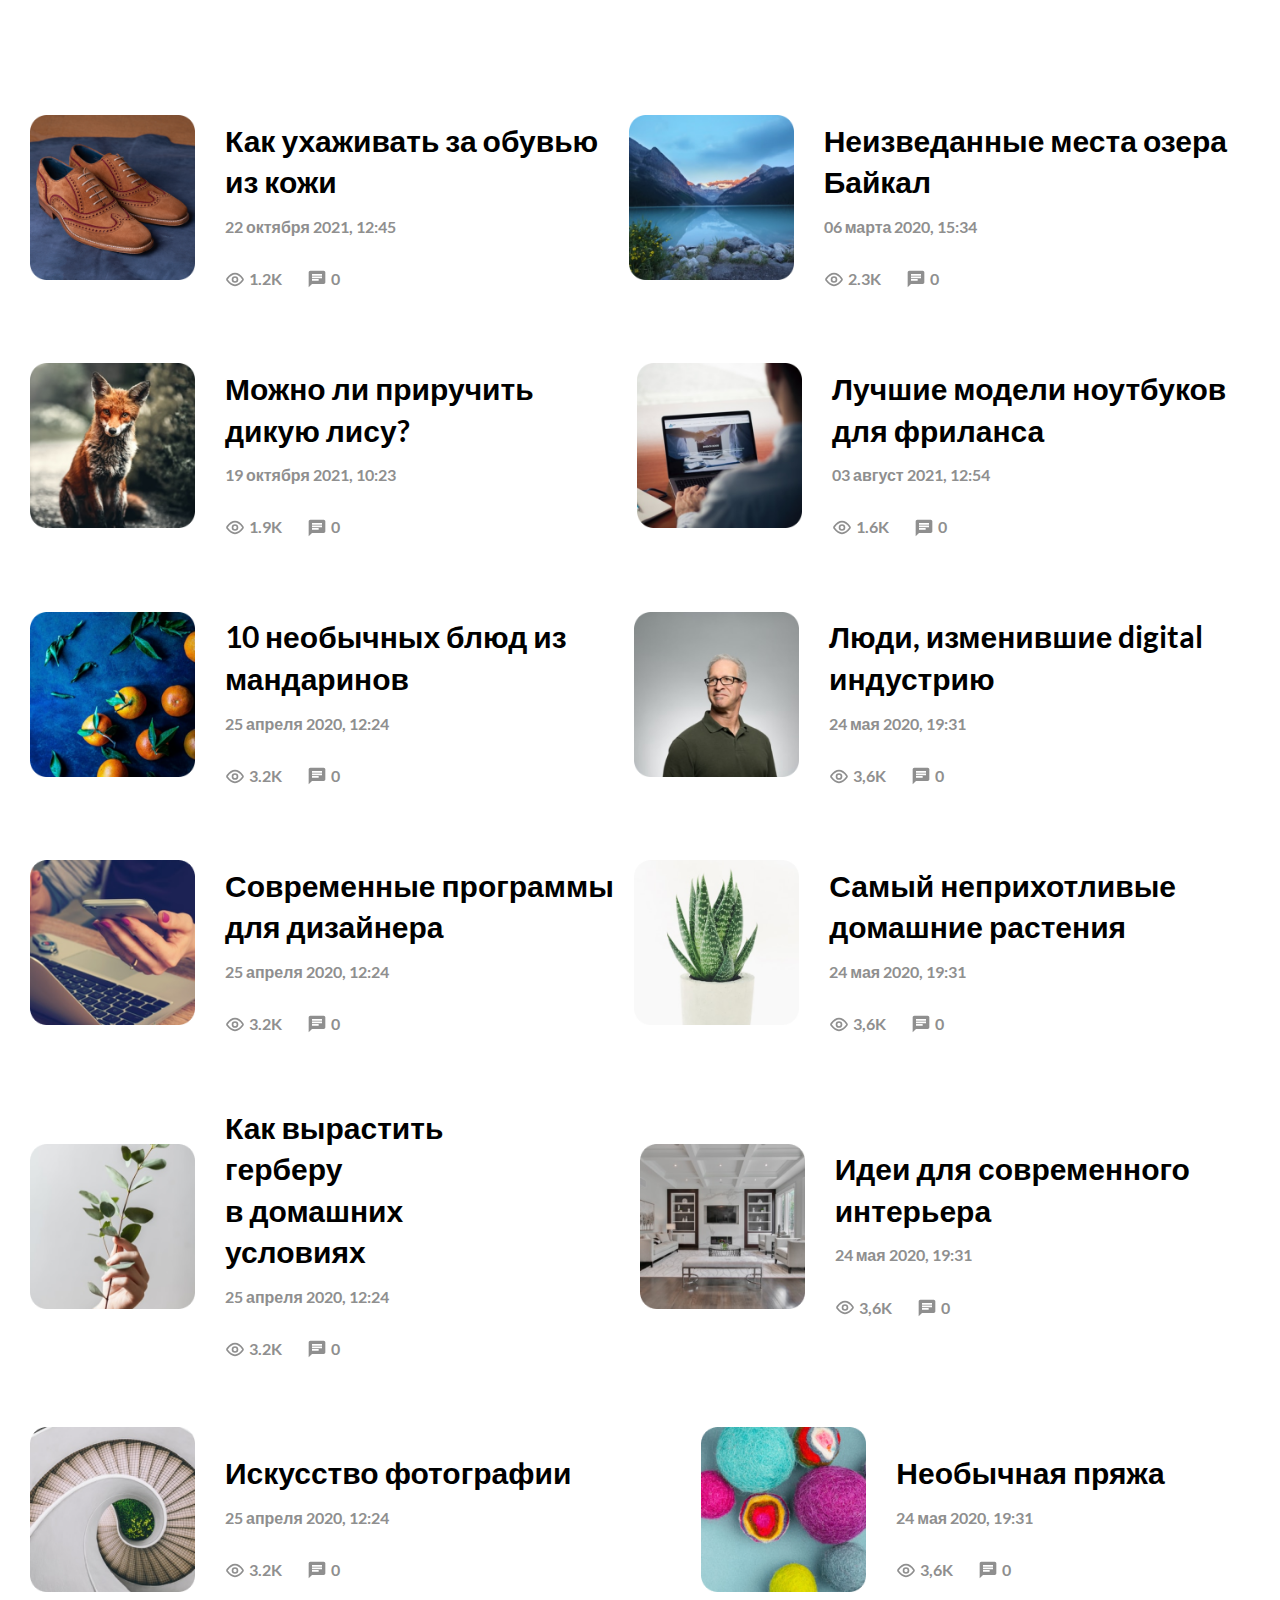
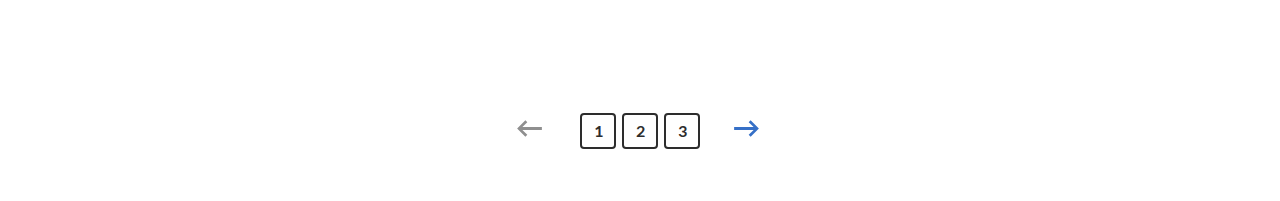
==== commit eddf774d: "api fixed" ====
--- a/index.html
+++ b/index.html
@@ -6,7 +6,7 @@
     <meta name="viewport" content="width=device-width, initial-scale=1.0">
     <title>Blog</title>
     <link rel="stylesheet" href="index.css">
-    <link rel="preload" href="fonts/lato-v24-latin-regular.woff2" as="font" crossorigin>
+    <link rel="preload" href="fonts/lato-v24-latin-regular.woff2" as="font" type="font/woff2" crossorigin="anonymous">
     <link rel="preload" href="fonts/lato-v24-latin-700.woff2" as="font" crossorigin>
 </head>
 
@@ -19,7 +19,7 @@
                         <img src="./img/shoes.png" alt="shoes">
                     </div>
                     <div class="block__info">
-                        <h3 class="block__title"><a href="article.html?id=945">Как ухаживать за обувью из кожиgit</a></h3>
+                        <h3 class="block__title"><a href="article.html?id=77406">Как ухаживать за обувью из кожи</a></h3>
                         <p class="block__text">22 октября 2021, 12:45</p>
 
                         <div class="block__info-item">
@@ -50,7 +50,7 @@
                         <img src="./img/mountans.png" alt="shoes">
                     </div>
                     <div class="block__info">
-                        <h3 class="block__title">Неизведанные места озера Байкал</h3>
+                        <h3 class="block__title"><a href="article.html?id=77405">Неизведанные места озера Байкал</a></h3>
                         <p class="block__text">06 марта 2020, 15:34</p>
 
                         <div class="block__info-item">
@@ -85,7 +85,7 @@
                         <img src="./img/fox.png" alt="fox">
                     </div>
                     <div class="block__info">
-                        <h3 class="block__title">Можно ли приручить дикую лису?</h3>
+                        <h3 class="block__title"><a href="article.html?id=77404">Можно ли приручить дикую лису?</a></h3>
                         <p class="block__text">19 октября 2021, 10:23</p>
 
                         <div class="block__info-item">
@@ -116,7 +116,7 @@
                         <img src="./img/laptop.png" alt="shoes">
                     </div>
                     <div class="block__info">
-                        <h3 class="block__title">Лучшие модели ноутбуков для фриланса</h3>
+                        <h3 class="block__title"><a href="article.html?id=77402">Лучшие модели ноутбуков для фриланса</a></h3>
                         <p class="block__text">03 август 2021, 12:54</p>
 
                         <div class="block__info-item">
@@ -151,7 +151,7 @@
                         <img src="./img/mandarin.png" alt="mandarin">
                     </div>
                     <div class="block__info">
-                        <h3 class="block__title">10 необычных блюд из мандаринов</h3>
+                        <h3 class="block__title"><a href="article.html?id=77402">10 необычных блюд из мандаринов</a></h3>
                         <p class="block__text">25 апреля 2020, 12:24</p>
 
                         <div class="block__info-item">
@@ -182,7 +182,7 @@
                         <img src="./img/man.png" alt="man">
                     </div>
                     <div class="block__info">
-                        <h3 class="block__title">Люди, изменившие digital индустрию</h3>
+                        <h3 class="block__title"><a href="article.html?id=77331">Люди, изменившие digital индустрию</a></h3>
                         <p class="block__text">24 мая 2020, 19:31</p>
 
                         <div class="block__info-item">
@@ -217,7 +217,7 @@
                         <img src="./img/mobile.png" alt="mobile">
                     </div>
                     <div class="block__info">
-                        <h3 class="block__title">Современные программы для дизайнера</h3>
+                        <h3 class="block__title"><a href="article.html?id=77390">Современные программы для дизайнера</a></h3>
                         <p class="block__text">25 апреля 2020, 12:24</p>
 
                         <div class="block__info-item">
@@ -248,7 +248,7 @@
                         <img src="./img/aloe.png" alt="aloe">
                     </div>
                     <div class="block__info">
-                        <h3 class="block__title">Самый неприхотливые домашние растения</h3>
+                        <h3 class="block__title"><a href="article.html?id=77330">Самый неприхотливые домашние растения</a></h3>
                         <p class="block__text">24 мая 2020, 19:31</p>
 
                         <div class="block__info-item">
@@ -285,7 +285,7 @@
                         <img src="./img/branch.png" alt="branch">
                     </div>
                     <div class="block__info">
-                        <h3 class="block__title">Как вырастить герберу <br> в домашних условиях</h3>
+                        <h3 class="block__title"><a href="article.html?id=77308">Как вырастить герберу <br> в домашних условиях</a></h3>
                         <p class="block__text">25 апреля 2020, 12:24</p>
 
                         <div class="block__info-item">
@@ -316,7 +316,7 @@
                         <img src="./img/interior.png" alt="interior">
                     </div>
                     <div class="block__info">
-                        <h3 class="block__title">Идеи для современного интерьера</h3>
+                        <h3 class="block__title"><a href="article.html?id=77307">Идеи для современного интерьера</a></h3>
                         <p class="block__text">24 мая 2020, 19:31</p>
 
                         <div class="block__info-item">
@@ -351,7 +351,7 @@
                         <img src="./img/upstair.png" alt="upstair">
                     </div>
                     <div class="block__info">
-                        <h3 class="block__title">Искусство фотографии</h3>
+                        <h3 class="block__title"><a href="article.html?id=77301">Искусство фотографии</a></h3>
                         <p class="block__text">25 апреля 2020, 12:24</p>
 
                         <div class="block__info-item">
@@ -382,7 +382,7 @@
                         <img src="./img/balss.png" alt="balls">
                     </div>
                     <div class="block__info">
-                        <h3 class="block__title">Необычная пряжа</h3>
+                        <h3 class="block__title"><a href="article.html?id=77308">Необычная пряжа</a></h3>
                         <p class="block__text">24 мая 2020, 19:31</p>
 
                         <div class="block__info-item">
@@ -449,7 +449,9 @@
             </svg>
         </span>
     </div>
-    <script src="script.js"></script>
+        <script src="./script/article/article.js" type="module"></script>
+
+
 </body>
 
 </html>